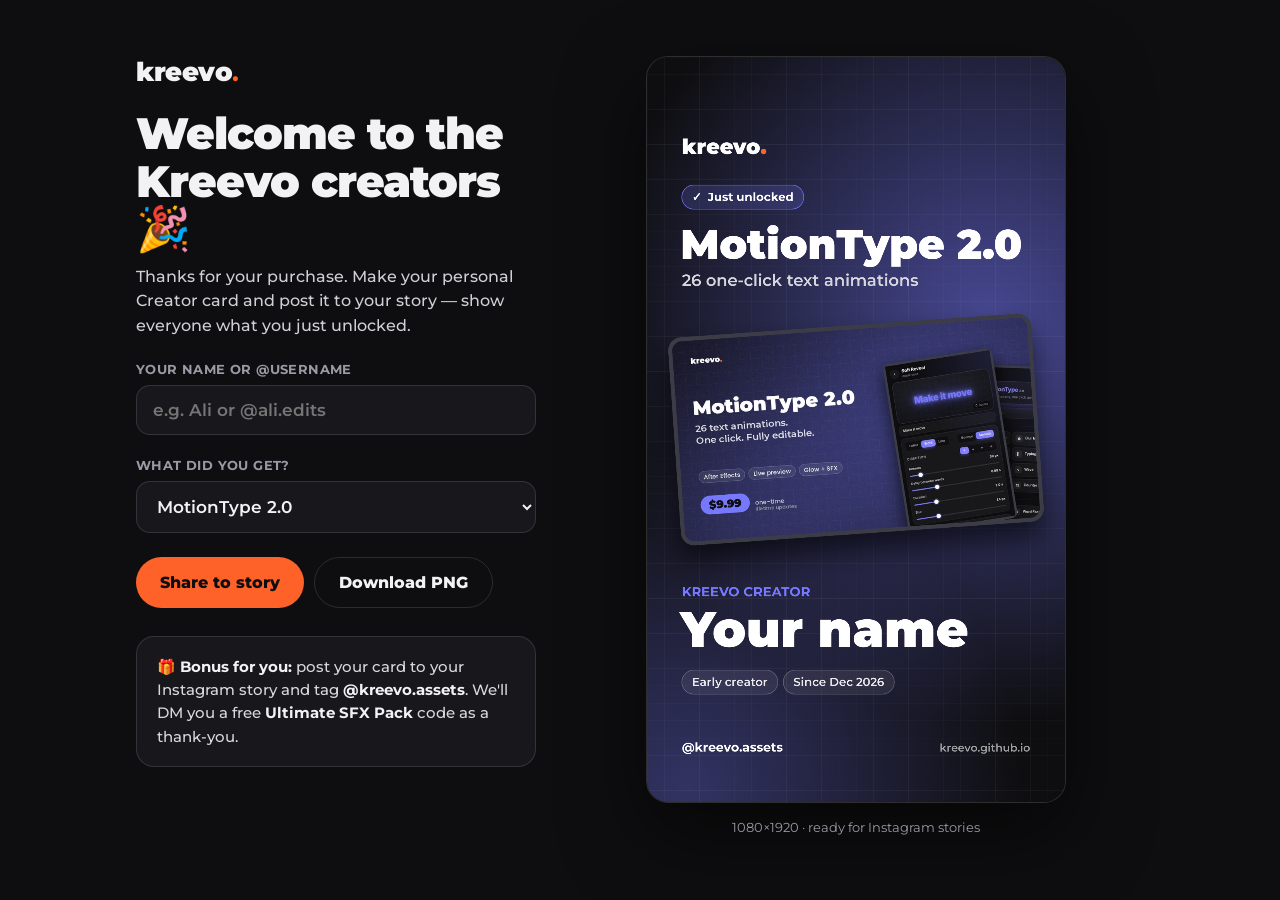
==== creator/index.html @ f3c51c28 "Add Kreevo Creator card page for buyers A page buyers reach from their purchase receipt: they type t" ====
<!DOCTYPE html>
<html lang="en">
<head>
<meta charset="UTF-8">
<meta name="viewport" content="width=device-width, initial-scale=1.0">
<title>Kreevo Creator Card</title>
<meta name="description" content="You just got a Kreevo tool. Make your Kreevo Creator card and share it.">
<meta name="robots" content="noindex">
<link rel="icon" type="image/png" href="../assets/brand/favicon.png">
<link rel="preconnect" href="https://fonts.googleapis.com">
<link rel="preconnect" href="https://fonts.gstatic.com" crossorigin>
<link href="https://fonts.googleapis.com/css2?family=Montserrat:wght@500;600;700;800;900&display=swap" rel="stylesheet">
<style>
  :root { --ink:#0e0e10; --card:#18181c; --line:rgba(255,255,255,.12); --text:#f2f2f4; --muted:#9a9aa6; --accent:#ff6228; }
  * { box-sizing:border-box; margin:0; padding:0; }
  body { background:var(--ink); color:var(--text); font-family:Montserrat,system-ui,sans-serif; min-height:100vh; }
  .wrap { max-width:1040px; margin:0 auto; padding:32px 16px 56px; display:grid; gap:32px; grid-template-columns:1fr; }
  @media (min-width:860px) { .wrap { grid-template-columns:400px 1fr; align-items:start; padding-top:56px; } }
  .brand { font-weight:900; font-size:26px; letter-spacing:-.5px; }
  .brand b { color:var(--accent); }
  h1 { font-weight:900; font-size:clamp(30px,6vw,44px); line-height:1.08; margin:22px 0 12px; letter-spacing:-1px; }
  p.lead { color:#cfcfd6; font-weight:500; line-height:1.55; font-size:16px; }
  label { display:block; font-size:13px; font-weight:700; color:var(--muted); margin:22px 0 8px; letter-spacing:.4px; text-transform:uppercase; }
  input, select { width:100%; background:var(--card); border:1px solid var(--line); color:var(--text); font:600 17px Montserrat,sans-serif; padding:14px 16px; border-radius:14px; outline:none; }
  input:focus, select:focus { border-color:var(--accent); }
  .btns { display:flex; gap:10px; margin-top:24px; flex-wrap:wrap; }
  button { font:800 16px Montserrat,sans-serif; border:0; border-radius:999px; padding:15px 24px; cursor:pointer; }
  .primary { background:var(--accent); color:var(--ink); }
  .ghost { background:transparent; color:var(--text); border:1px solid var(--line); }
  button:disabled { opacity:.5; cursor:default; }
  .gift { margin-top:28px; background:var(--card); border:1px solid var(--line); border-radius:18px; padding:18px 20px; line-height:1.55; font-weight:500; color:#d8d8de; font-size:15px; }
  .gift strong { color:var(--text); }
  .preview { display:flex; justify-content:center; }
  canvas { width:100%; max-width:420px; height:auto; aspect-ratio:9/16; border-radius:22px; box-shadow:0 30px 80px rgba(0,0,0,.55); border:1px solid var(--line); background:#111; }
  .note { color:var(--muted); font-size:13px; margin-top:12px; text-align:center; }
</style>
</head>
<body>
<div class="wrap">
  <section>
    <div class="brand">kreevo<b>.</b></div>
    <h1>Welcome to the Kreevo creators 🎉</h1>
    <p class="lead">Thanks for your purchase. Make your personal Creator card and post it to your story — show everyone what you just unlocked.</p>

    <label for="name">Your name or @username</label>
    <input id="name" maxlength="22" placeholder="e.g. Ali or @ali.edits" autocomplete="off">

    <label for="prod">What did you get?</label>
    <select id="prod">
      <option value="mt">MotionType 2.0</option>
      <option value="cs">CreatorStash Premium</option>
      <option value="sfx">Ultimate SFX Pack</option>
      <option value="cg">Crash Guard</option>
    </select>

    <div class="btns">
      <button class="primary" id="share">Share to story</button>
      <button class="ghost" id="dl">Download PNG</button>
    </div>

    <div class="gift">🎁 <strong>Bonus for you:</strong> post your card to your Instagram story and tag <strong>@kreevo.assets</strong>. We'll DM you a free <strong>Ultimate SFX Pack</strong> code as a thank-you.</div>
  </section>

  <section class="preview">
    <div style="width:100%;max-width:420px">
      <canvas id="cv" width="1080" height="1920"></canvas>
      <div class="note">1080×1920 · ready for Instagram stories</div>
    </div>
  </section>
</div>

<script>
const P = {
  mt:  { name:'MotionType 2.0',       line:'26 one-click text animations', col:[118,120,255], img:'../assets/brand/mt_cover.jpg' },
  cs:  { name:'CreatorStash',         line:'SFX + text presets in one panel', col:[255,98,40],  img:'../assets/brand/cs_cover.jpg' },
  sfx: { name:'Ultimate SFX Pack',    line:'300+ sound effects for editors', col:[52,214,130], img:'../assets/brand/sfx_cover.jpg' },
  cg:  { name:'Crash Guard',          line:'Never lose a project again',      col:[255,70,85],  img:'../assets/brand/cg_cover.jpg' },
};
const W = 1080, H = 1920, INK = [14,14,16], ORANGE = 'rgb(255,98,40)';
const cv = document.getElementById('cv'), ctx = cv.getContext('2d');
const nameEl = document.getElementById('name'), prodEl = document.getElementById('prod');
const imgs = {};
const q = new URLSearchParams(location.search);
if (P[q.get('p')]) prodEl.value = q.get('p');

function loadImg(src) {
  return new Promise(res => { const i = new Image(); i.onload = () => res(i); i.onerror = () => res(null); i.src = src; });
}
// deterministic noise texture (film grain), built once
const grain = (() => {
  const g = document.createElement('canvas'); g.width = 512; g.height = 512;
  const gx = g.getContext('2d'), d = gx.createImageData(512, 512);
  let s = 12345; const rnd = () => (s = (s * 16807) % 2147483647) / 2147483647;
  for (let i = 0; i < d.data.length; i += 4) { const v = 128 + (rnd() - .5) * 40; d.data[i] = d.data[i+1] = d.data[i+2] = v; d.data[i+3] = 255; }
  gx.putImageData(d, 0, 0); return g;
})();
function rr(x, y, w, h, r) { ctx.beginPath(); ctx.roundRect(x, y, w, h, r); }
function chip(text, x, y, opt = {}) {
  ctx.font = `${opt.weight || 600} ${opt.size || 30}px Montserrat`;
  const w = ctx.measureText(text).width + 52, h = (opt.size || 30) + 32;
  rr(x, y, w, h, h / 2); ctx.fillStyle = opt.fill || 'rgba(255,255,255,.07)'; ctx.fill();
  ctx.lineWidth = 2; ctx.strokeStyle = opt.stroke || 'rgba(255,255,255,.24)'; ctx.stroke();
  ctx.fillStyle = opt.color || '#ececf0'; ctx.textBaseline = 'middle'; ctx.fillText(text, x + 26, y + h / 2 + 1);
  return w;
}
function fitFont(text, weight, max, maxW) {
  let s = max; do { ctx.font = `${weight} ${s}px Montserrat`; s -= 4; } while (ctx.measureText(text).width > maxW && s > 40);
  return s + 4;
}
function draw() {
  const p = P[prodEl.value], c = p.col;
  const who = (nameEl.value || 'Your name').trim().slice(0, 22) || 'Your name';
  // background: ink + two soft product-colour glows
  ctx.fillStyle = `rgb(${INK})`; ctx.fillRect(0, 0, W, H);
  const glow = (x, y, r, a) => { const g = ctx.createRadialGradient(x, y, 0, x, y, r);
    g.addColorStop(0, `rgba(${c},${a})`); g.addColorStop(1, `rgba(${c},0)`); ctx.fillStyle = g; ctx.fillRect(0, 0, W, H); };
  glow(W * .82, H * .36, W * .95, .55); glow(W * .1, H * .98, W * .8, .35);
  // grid
  ctx.strokeStyle = 'rgba(255,255,255,.05)'; ctx.lineWidth = 1;
  for (let x = 0; x <= W; x += 45) { ctx.beginPath(); ctx.moveTo(x + .5, 0); ctx.lineTo(x + .5, H); ctx.stroke(); }
  for (let y = 0; y <= H; y += 45) { ctx.beginPath(); ctx.moveTo(0, y + .5); ctx.lineTo(W, y + .5); ctx.stroke(); }
  // brand mark
  ctx.textBaseline = 'alphabetic'; ctx.font = '900 54px Montserrat'; ctx.fillStyle = '#fff'; ctx.fillText('kreevo', 90, 250);
  ctx.fillStyle = ORANGE; ctx.fillText('.', 90 + ctx.measureText('kreevo').width, 250);
  // unlocked chip
  chip('✓  Just unlocked', 90, 330, { size: 30, weight: 700, fill: `rgba(${c},.18)`, stroke: `rgba(${c},.8)`, color: '#fff' });
  // product title
  ctx.textBaseline = 'alphabetic'; ctx.fillStyle = '#fff';
  ctx.font = `900 ${fitFont(p.name, 900, 110, W - 180)}px Montserrat`; ctx.fillText(p.name, 86, 520);
  ctx.font = '600 42px Montserrat'; ctx.fillStyle = '#d6d6de'; ctx.fillText(p.line, 90, 590);
  // tilted product cover
  const im = imgs[prodEl.value];
  if (im) {
    const cw = 920, ch = cw * im.height / im.width;
    ctx.save(); ctx.translate(W / 2, 960); ctx.rotate(-4 * Math.PI / 180);
    ctx.shadowColor = 'rgba(0,0,0,.6)'; ctx.shadowBlur = 70; ctx.shadowOffsetY = 40;
    rr(-cw / 2 - 10, -ch / 2 - 10, cw + 20, ch + 20, 34); ctx.fillStyle = '#3c3c46'; ctx.fill();
    ctx.shadowColor = 'transparent';
    ctx.save(); rr(-cw / 2, -ch / 2, cw, ch, 26); ctx.clip(); ctx.drawImage(im, -cw / 2, -ch / 2, cw, ch); ctx.restore();
    ctx.restore();
  }
  // creator block
  ctx.font = '700 34px Montserrat'; ctx.fillStyle = `rgb(${c})`; ctx.fillText('KREEVO CREATOR', 90, 1390);
  ctx.fillStyle = '#fff'; ctx.font = `900 ${fitFont(who, 900, 128, W - 180)}px Montserrat`; ctx.fillText(who, 86, 1520);
  const now = new Date(), since = now.toLocaleString('en-US', { month: 'short' }) + ' ' + now.getFullYear();
  let x = 90; x += chip('Early creator', x, 1580) + 14; chip('Since ' + since, x, 1580);
  // footer
  ctx.font = '700 32px Montserrat'; ctx.fillStyle = '#fff'; ctx.textBaseline = 'alphabetic'; ctx.fillText('@kreevo.assets', 90, 1790);
  ctx.font = '600 28px Montserrat'; ctx.fillStyle = 'rgba(255,255,255,.6)'; ctx.textAlign = 'right'; ctx.fillText('kreevo.github.io', W - 90, 1790); ctx.textAlign = 'left';
  // grain
  ctx.globalAlpha = .07; ctx.globalCompositeOperation = 'overlay';
  for (let gy = 0; gy < H; gy += 512) for (let gx = 0; gx < W; gx += 512) ctx.drawImage(grain, gx, gy);
  ctx.globalAlpha = 1; ctx.globalCompositeOperation = 'source-over';
}
function blob() { return new Promise(r => cv.toBlob(r, 'image/png')); }
function fileName() { return 'kreevo-creator-' + ((nameEl.value || 'card').replace(/[^a-z0-9]+/gi, '-').replace(/^-|-$/g, '').toLowerCase() || 'card') + '.png'; }
async function download() {
  const b = await blob(), a = document.createElement('a');
  a.href = URL.createObjectURL(b); a.download = fileName(); document.body.appendChild(a); a.click(); a.remove();
  setTimeout(() => URL.revokeObjectURL(a.href), 4000);
}
document.getElementById('dl').onclick = download;
document.getElementById('share').onclick = async () => {
  const f = new File([await blob()], fileName(), { type: 'image/png' });
  if (navigator.canShare && navigator.canShare({ files: [f] })) {
    try { await navigator.share({ files: [f], title: 'Kreevo Creator' }); } catch (e) { /* user closed the sheet */ }
  } else { download(); }
};
nameEl.addEventListener('input', draw); prodEl.addEventListener('change', draw);
(async () => {
  await Promise.all([document.fonts.load('900 100px Montserrat'), document.fonts.load('700 30px Montserrat'), document.fonts.load('600 30px Montserrat')]).catch(() => {});
  const loaded = await Promise.all(Object.entries(P).map(async ([k, v]) => [k, await loadImg(v.img)]));
  loaded.forEach(([k, i]) => imgs[k] = i);
  draw();
})();
</script>
</body>
</html>
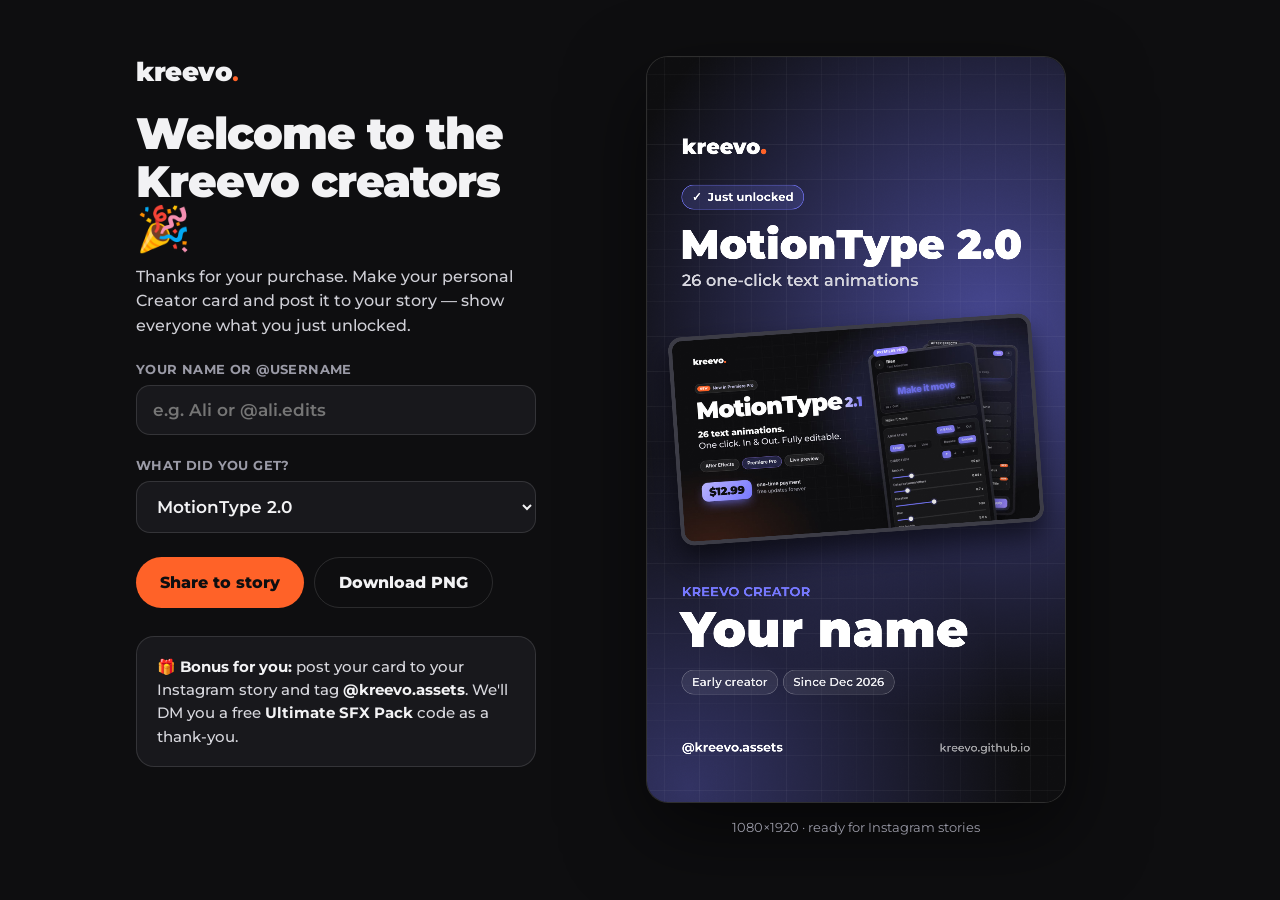
==== commit d73b5e9c: "Creator page: new cover images Co-Authored-By: Claude Opus 5.5 <noreply@anthropic.com> Claude-Sessio" ====
--- a/creator/index.html
+++ b/creator/index.html
@@ -73,8 +73,8 @@
 const P = {
   mt:  { name:'MotionType 2.0',       line:'26 one-click text animations', col:[118,120,255], img:'../assets/brand/mt_cover.jpg' },
   cs:  { name:'CreatorStash',         line:'SFX + text presets in one panel', col:[255,98,40],  img:'../assets/brand/cs_cover.jpg' },
-  sfx: { name:'Ultimate SFX Pack',    line:'300+ sound effects for editors', col:[52,214,130], img:'../assets/brand/sfx_cover.jpg' },
-  cg:  { name:'Crash Guard',          line:'Never lose a project again',      col:[255,70,85],  img:'../assets/brand/cg_cover.jpg' },
+  sfx: { name:'Ultimate SFX Pack',    line:'264 sound effects for editors', col:[52,214,130], img:'../assets/brand/sfx_cover_499.jpg' },
+  cg:  { name:'Crash Guard',          line:'Never lose a project again',      col:[255,70,85],  img:'../assets/brand/cg_cover_499.jpg' },
 };
 const W = 1080, H = 1920, INK = [14,14,16], ORANGE = 'rgb(255,98,40)';
 const cv = document.getElementById('cv'), ctx = cv.getContext('2d');
